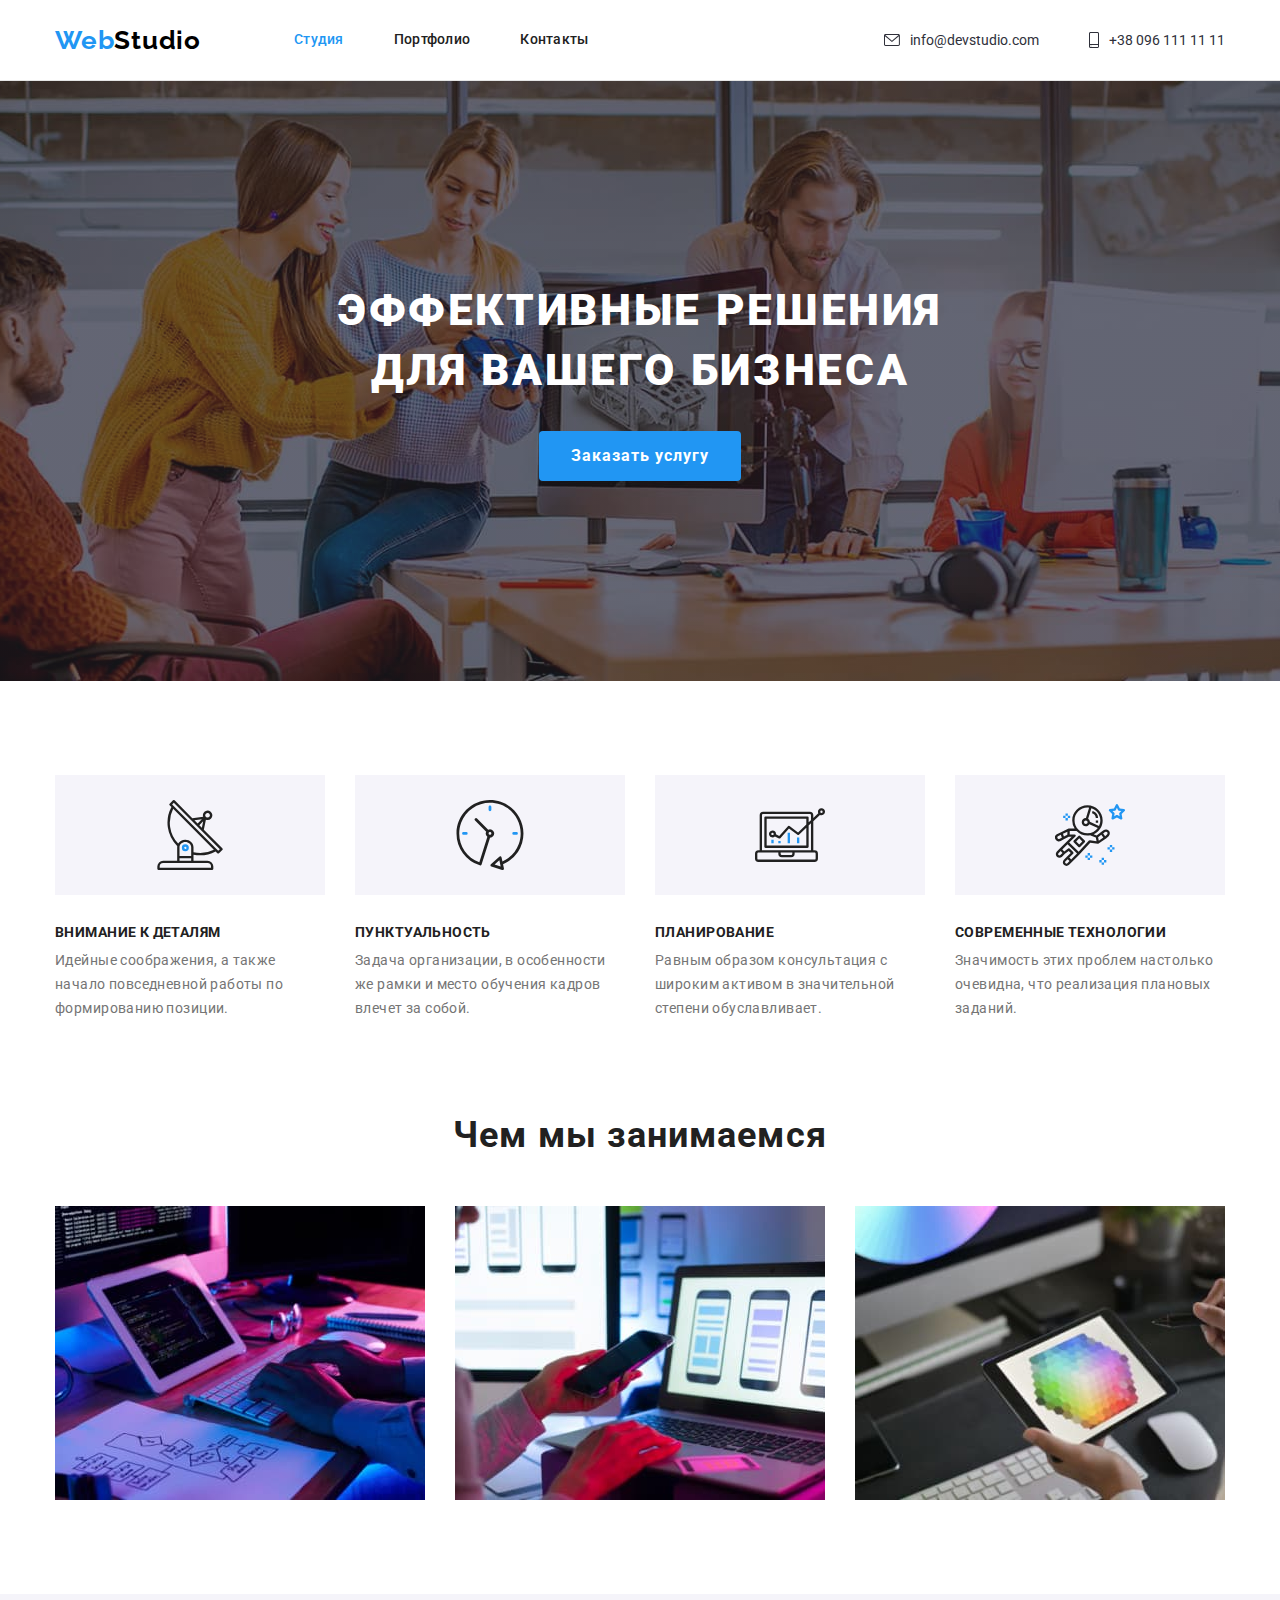
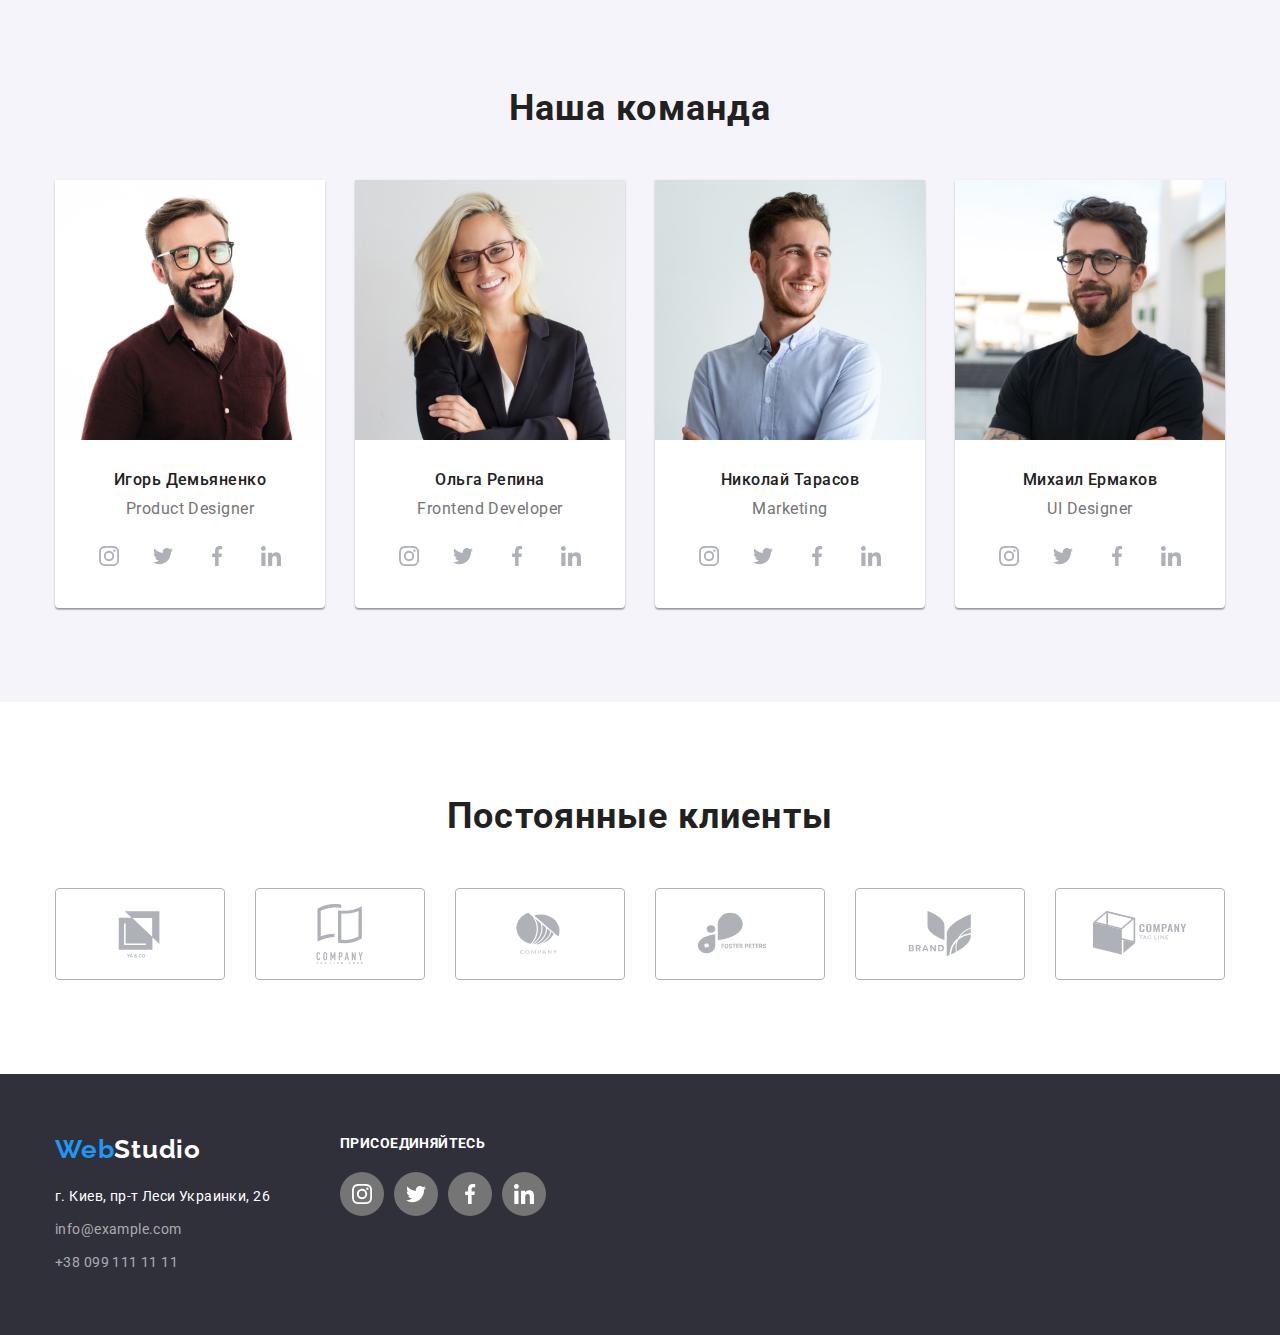
==== index.html @ 3a36c5cf "ДЗ - выполнено" ====
<!DOCTYPE html>
<html lang="ru">
  <head>
    <meta charset="UTF-8" />
    <meta http-equiv="X-UA-Compatible" content="IE=edge" />
    <meta name="viewport" content="width=device-width, initial-scale=1.0" />
    <title>Студия</title>
    <link rel="preconnect" href="https://fonts.gstatic.com" />
    <link
      href="https://fonts.googleapis.com/css2?family=Raleway:wght@700&family=Roboto:wght@400;500;700;900&display=swap"
      rel="stylesheet"
    />
    <link
      rel="stylesheet"
      href="https://cdnjs.cloudflare.com/ajax/libs/modern-normalize/1.1.0/modern-normalize.min.css"
    />
    <link rel="stylesheet" href="./css/styles.css" />
  </head>
  <body>
    <!-- чердачок -->

    <header class="page-header">
      <div class="container page-header__box">
        <nav class="navigation">
          <a href="./index.html" class="logo"><span class="logo__accent">Web</span>Studio</a>
          <ul class="navigation__list">
            <li class="navigation__item">
              <a href="./index.html" class="navigation__link navigation__link--current">Студия</a>
            </li>
            <li class="navigation__item">
              <a href="./portfolio.html" class="navigation__link">Портфолио</a>
            </li>
            <li class="navigation__item"><a href="" class="navigation__link">Контакты</a></li>
          </ul>
        </nav>
        <ul class="contacts-header">
          <li class="contacts-header__item">
            <a href="mailto:info@devstudio.com" class="contacts-header__link">
              <svg class="contacts-header__icon" width="16" height="12">
                <use href="./images/icons.svg#icon-envelope"></use>
              </svg>
              info@devstudio.com</a
            >
          </li>
          <li class="contacts-header__item">
            <a href="tel:+380961111111" class="contacts-header__link">
              <svg class="contacts-header__icon" width="10" height="16">
                <use href="./images/icons.svg#icon-smartphone"></use>
              </svg>
              +38 096 111 11 11</a
            >
          </li>
        </ul>
      </div>
    </header>

    <!-- основной контент -->

    <main>
      <!-- блок - герой -->

      <section class="hero hero--container">
        <div class="container">
          <h1 class="hero__heading">Эффективные решения для вашего бизнеса</h1>
          <button type="button" class="hero__button">Заказать услугу</button>
        </div>
      </section>

      <!-- чем мы лучше других -->

      <section class="section">
        <div class="container">
          <h2 class="visually-hidden">Наши преимущества</h2>
          <ul class="avantages__list">
            <li class="avantages__items">
              <div class="avantages__icon">
                <svg width="70" height="70">
                  <use href="./images/sprite.svg#icon-antenna"></use>
                </svg>
              </div>
              <h3 class="avantages__heading">Внимание к деталям</h3>
              <p class="avantages__text">
                Идейные соображения, а также начало повседневной работы по формированию позиции.
              </p>
            </li>
            <li class="avantages__items">
              <div class="avantages__icon">
                <svg width="70" height="70">
                  <use href="./images/sprite.svg#icon-clock"></use>
                </svg>
              </div>
              <h3 class="avantages__heading">Пунктуальность</h3>
              <p class="avantages__text">
                Задача организации, в особенности же рамки и место обучения кадров влечет за собой.
              </p>
            </li>
            <li class="avantages__items">
              <div class="avantages__icon">
                <svg width="70" height="70">
                  <use href="./images/sprite.svg#icon-diagram"></use>
                </svg>
              </div>
              <h3 class="avantages__heading">Планирование</h3>
              <p class="avantages__text">
                Равным образом консультация с широким активом в значительной степени обуславливает.
              </p>
            </li>
            <li class="avantages__items">
              <div class="avantages__icon">
                <svg width="70" height="70">
                  <use href="./images/sprite.svg#icon-astronaut"></use>
                </svg>
              </div>
              <h3 class="avantages__heading">Современные технологии</h3>
              <p class="avantages__text">
                Значимость этих проблем настолько очевидна, что реализация плановых заданий.
              </p>
            </li>
          </ul>
        </div>
      </section>

      <!-- направления нашей работы -->

      <section class="activities section">
        <div class="container">
          <h2 class="section__heading">Чем мы занимаемся</h2>
          <ul class="activities__list">
            <li class="activities__item">
              <img
                src="./images/work-1.jpg"
                alt="прорабатывание алгоритмов работы"
                width="370"
                height="294"
              />
            </li>
            <li class="activities__item">
              <img
                src="./images/work-2.jpg"
                alt="создание вариантов оформления"
                width="370"
                height="294"
              />
            </li>
            <li class="activities__item">
              <img src="./images/work-3.jpg" alt="подбор цветовой гаммы" width="370" height="294" />
            </li>
          </ul>
        </div>
      </section>

      <!-- наши сотрудники -->

      <section class="personal section">
        <div class="container">
          <h2 class="section__heading">Наша команда</h2>
          <ul class="personal__list">
            <li class="personal__item">
              <img
                src="./images/photo-1.jpg"
                alt="фотография Игоря Демьяненко"
                width="270"
                height="260"
              />
              <div class="personal__label">
                <h3 class="personal__name">Игорь Демьяненко</h3>
                <p class="personal__position">Product Designer</p>
                <ul class="networks">
                  <li class="networks__item">
                    <a href="" class="networks__link">
                      <svg class="networks__icon" width="20" height="20">
                        <use href="./images/icons.svg#icon-instagram"></use>
                      </svg>
                    </a>
                  </li>
                  <li class="networks__item">
                    <a href="" class="networks__link">
                      <svg class="networks__icon" width="20" height="20">
                        <use href="./images/icons.svg#icon-twitter"></use>
                      </svg>
                    </a>
                  </li>
                  <li class="networks__item">
                    <a href="" class="networks__link">
                      <svg class="networks__icon" width="20" height="20">
                        <use href="./images/icons.svg#icon-facebook"></use>
                      </svg>
                    </a>
                  </li>
                  <li class="networks__item">
                    <a href="" class="networks__link">
                      <svg class="networks__icon" width="20" height="20">
                        <use href="./images/icons.svg#icon-linkedin"></use>
                      </svg>
                    </a>
                  </li>
                </ul>
              </div>
            </li>
            <li class="personal__item">
              <img
                src="./images/photo-2.jpg"
                alt="фотография Ольги Репиной"
                width="270"
                height="260"
              />
              <div class="personal__label">
                <h3 class="personal__name">Ольга Репина</h3>
                <p class="personal__position">Frontend Developer</p>
                <ul class="networks">
                  <li class="networks__item">
                    <a href="" class="networks__link">
                      <svg class="networks__icon" width="20" height="20">
                        <use href="./images/icons.svg#icon-instagram"></use>
                      </svg>
                    </a>
                  </li>
                  <li class="networks__item">
                    <a href="" class="networks__link">
                      <svg class="networks__icon" width="20" height="20">
                        <use href="./images/icons.svg#icon-twitter"></use>
                      </svg>
                    </a>
                  </li>
                  <li class="networks__item">
                    <a href="" class="networks__link">
                      <svg class="networks__icon" width="20" height="20">
                        <use href="./images/icons.svg#icon-facebook"></use>
                      </svg>
                    </a>
                  </li>
                  <li class="networks__item">
                    <a href="" class="networks__link">
                      <svg class="networks__icon" width="20" height="20">
                        <use href="./images/icons.svg#icon-linkedin"></use>
                      </svg>
                    </a>
                  </li>
                </ul>
              </div>
            </li>
            <li class="personal__item">
              <img
                src="./images/photo-3.jpg"
                alt="фотография Николая Тарасова"
                width="270"
                height="260"
              />
              <div class="personal__label">
                <h3 class="personal__name">Николай Тарасов</h3>
                <p class="personal__position">Marketing</p>
                <ul class="networks">
                  <li class="networks__item">
                    <a href="" class="networks__link">
                      <svg class="networks__icon" width="20" height="20">
                        <use href="./images/icons.svg#icon-instagram"></use>
                      </svg>
                    </a>
                  </li>
                  <li class="networks__item">
                    <a href="" class="networks__link">
                      <svg class="networks__icon" width="20" height="20">
                        <use href="./images/icons.svg#icon-twitter"></use>
                      </svg>
                    </a>
                  </li>
                  <li class="networks__item">
                    <a href="" class="networks__link">
                      <svg class="networks__icon" width="20" height="20">
                        <use href="./images/icons.svg#icon-facebook"></use>
                      </svg>
                    </a>
                  </li>
                  <li class="networks__item">
                    <a href="" class="networks__link">
                      <svg class="networks__icon" width="20" height="20">
                        <use href="./images/icons.svg#icon-linkedin"></use>
                      </svg>
                    </a>
                  </li>
                </ul>
              </div>
            </li>
            <li class="personal__item">
              <img
                src="./images/photo-4.jpg"
                alt="фотография Михаила Ермакова"
                width="270"
                height="260"
              />
              <div class="personal__label">
                <h3 class="personal__name">Михаил Ермаков</h3>
                <p class="personal__position">UI Designer</p>
                <ul class="networks">
                  <li class="networks__item">
                    <a href="" class="networks__link">
                      <svg class="networks__icon" width="20" height="20">
                        <use href="./images/icons.svg#icon-instagram"></use>
                      </svg>
                    </a>
                  </li>
                  <li class="networks__item">
                    <a href="" class="networks__link">
                      <svg class="networks__icon" width="20" height="20">
                        <use href="./images/icons.svg#icon-twitter"></use>
                      </svg>
                    </a>
                  </li>
                  <li class="networks__item">
                    <a href="" class="networks__link">
                      <svg class="networks__icon" width="20" height="20">
                        <use href="./images/icons.svg#icon-facebook"></use>
                      </svg>
                    </a>
                  </li>
                  <li class="networks__item">
                    <a href="" class="networks__link">
                      <svg class="networks__icon" width="20" height="20">
                        <use href="./images/icons.svg#icon-linkedin"></use>
                      </svg>
                    </a>
                  </li>
                </ul>
              </div>
            </li>
          </ul>
        </div>
      </section>

      <!-- постоянные клиенты -->

      <section class="section">
        <div class="container">
          <h2 class="section__heading">Постоянные клиенты</h2>
          <ul class="clients__list">
            <li class="clients__item">
              <a href="" class="client__link">
                <svg class="client__icon" width="106" height="60">
                  <use href="./images/sprite.svg#icon-client-01"></use>
                </svg>
              </a>
            </li>
            <li class="clients__item">
              <a href="" class="client__link">
                <svg class="client__icon" width="106" height="60">
                  <use href="./images/icons.svg#icon-client-02"></use>
                </svg>
              </a>
            </li>
            <li class="clients__item">
              <a href="" class="client__link">
                <svg class="client__icon" width="106" height="60">
                  <use href="./images/icons.svg#icon-client-03"></use>
                </svg>
              </a>
            </li>
            <li class="clients__item">
              <a href="" class="client__link">
                <svg class="client__icon" width="106" height="60">
                  <use href="./images/icons.svg#icon-client-04"></use>
                </svg>
              </a>
            </li>
            <li class="clients__item">
              <a href="" class="client__link">
                <svg class="client__icon" width="106" height="60">
                  <use href="./images/icons.svg#icon-client-05"></use>
                </svg>
              </a>
            </li>
            <li class="clients__item">
              <a href="" class="client__link">
                <svg class="client__icon" width="106" height="60">
                  <use href="./images/icons.svg#icon-client-06"></use>
                </svg>
              </a>
            </li>
          </ul>
        </div>
      </section>
    </main>

    <!-- погребок -->

    <footer class="footer">
      <div class="container footer__box">
        <div class="footer__address">
          <a href="./index.html" class="logo logo--footer"
            ><span class="logo__accent">Web</span>Studio</a
          >
          <address class="address">
            <ul class="address__list">
              <li class="address__item address__item--line-color">
                г. Киев, пр-т Леси Украинки, 26
              </li>
              <li class="address__item">
                <a href="mailto:info@example.com" class="address__link">info@example.com</a>
              </li>
              <li class="address__item">
                <a href="tel:+380991111111" class="address__link">+38 099 111 11 11</a>
              </li>
            </ul>
          </address>
        </div>

        <div>
          <b class="networks-footer">Присоединяйтесь</b>
          <ul class="networks-footer__list">
            <li class="networks-footer__item">
              <a href="" class="networks-footer__link">
                <svg class="networks-footer__icon" width="20" height="20">
                  <use href="./images/icons.svg#icon-instagram"></use>
                </svg>
              </a>
            </li>
            <li class="networks-footer__item">
              <a href="" class="networks-footer__link">
                <svg class="networks-footer__icon" width="20" height="20">
                  <use href="./images/icons.svg#icon-twitter"></use>
                </svg>
              </a>
            </li>
            <li class="networks-footer__item">
              <a href="" class="networks-footer__link">
                <svg class="networks-footer__icon" width="20" height="20">
                  <use href="./images/icons.svg#icon-facebook"></use>
                </svg>
              </a>
            </li>
            <li class="networks-footer__item">
              <a href="" class="networks-footer__link">
                <svg class="networks-footer__icon" width="20" height="20">
                  <use href="./images/icons.svg#icon-linkedin"></use>
                </svg>
              </a>
            </li>
          </ul>
        </div>
      </div>
    </footer>
  </body>
</html>
---- css/styles.css ----
:root {
  --main-text-color: #212121;
  --alternate-text-color: #757575;
  --accent-color: #2196f3;
  --primary-white-color: #ffffff;
  --hero-footer-color: #2f303a;
  --header-bottom-line: #e5e5e5;
  --personal-bg-color: #f5f4fa;
  --client-main-color: #afb1b8;
  --logo-header-color: #000000;
  --logo-footer-color: #ffffff;
  --footer-links-text-color: rgba(255, 255, 255, 0.6);
  --portfolio-item-border: #eeeeee;
}

body {
  font-family: 'Roboto', 'Raleway', sans-serif;
  background-color: var(--primary-white-color);
  color: var(--main-text-color);
}

a {
  text-decoration: none;
}

button {
  cursor: pointer;
}

h1,
h2,
h3,
h4,
h5,
h6 {
  margin-top: 0;
  margin-bottom: 0;
}

img {
  width: 100%;
  height: auto;
  display: block;
}

p {
  margin-top: 0;
  margin-bottom: 0;
}

ul {
  margin-top: 0;
  margin-bottom: 0;
  list-style-type: none;
  padding-inline-start: 0;
}

.container {
  margin-left: auto;
  margin-right: auto;
  padding-left: 15px;
  padding-right: 15px;
  width: 1200px;
}

.section {
  padding-top: 94px;
  padding-bottom: 94px;
}

.visually-hidden {
  position: absolute;
  width: 1px;
  height: 1px;
  margin: -1px;
  border: 0;
  padding: 0;
  white-space: nowrap;
  clip-path: inset(100%);
  clip: rect(0 0 0 0);
  overflow: hidden;
}

.section__heading {
  font-weight: bold;
  font-size: 36px;
  line-height: 1.16;
  text-align: center;
  letter-spacing: 0.03em;
  margin-bottom: 50px;
}

/* чердачок */

.page-header {
  background: var(--primary-white-color);
  border-bottom: 1px solid var(--header-bottom-line);
}

.page-header__box {
  display: flex;
  align-items: center;
}

.navigation {
  display: flex;
  align-items: center;
}

.logo {
  font-family: 'Raleway', sans-serif;
  font-weight: bold;
  font-size: 26px;
  line-height: 1.19;
  letter-spacing: 0.03em;
  color: var(--logo-header-color);
}

.logo__accent {
  color: var(--accent-color);
}

.logo--footer {
  color: var(--logo-footer-color);
}

/* навигация */

.navigation__list {
  display: flex;
  margin-left: 93px;
  font-weight: 500;
  font-size: 14px;
  line-height: 1.14;
  letter-spacing: 0.02em;
}

.navigation__item + .navigation__item {
  margin-left: 50px;
}

.navigation__link {
  display: block;
  padding-top: 32px;
  padding-bottom: 32px;

  color: var(--main-text-color);
}

.navigation__link:hover,
.navigation__link:focus {
  color: var(--accent-color);
}

.navigation__link--current {
  color: var(--accent-color);
}

/* контакты */

.contacts-header {
  display: flex;
  margin-left: auto;
}

.contacts-header__item + .contacts-header__item {
  margin-left: 50px;
}

.contacts-header__link {
  display: flex;
  align-items: center;
  justify-content: center;
  padding-top: 30px;
  padding-bottom: 30px;

  font-size: 14px;
  color: var(--hero-footer-color);
}

.contacts-header__link:hover,
.contacts-header__link:focus {
  color: var(--accent-color);
}

.contacts-header__icon {
  margin-right: 10px;
  fill: currentColor;
}

/* герой */

.hero {
  background-color: var(--hero-footer-color);
  padding-top: 200px;
  padding-bottom: 200px;
}

.hero--container {
  max-width: 1600px;
  height: 600px;
  margin-left: auto;
  margin-right: auto;
  background-image: linear-gradient(to right, rgba(47, 48, 58, 0.4), rgba(47, 48, 58, 0.4)),
    url('../images/hero-baner.jpg');
  background-repeat: no-repeat;
  background-position: center;
  background-size: cover;
}

.hero__heading {
  width: 696px;
  height: 120px;
  font-weight: 900;
  font-size: 44px;
  line-height: 1.36;
  text-align: center;
  letter-spacing: 0.06em;
  text-transform: uppercase;
  color: var(--primary-white-color);
  margin-left: auto;
  margin-right: auto;
  margin-bottom: 30px;
}

.hero__button {
  font-weight: bold;
  font-size: 16px;
  line-height: 1.87;
  display: flex;
  text-align: center;
  letter-spacing: 0.06em;
  background-color: var(--accent-color);
  color: var(--primary-white-color);
  min-width: 200px;
  height: 50px;
  border: transparent;
  border-radius: 4px;
  margin-left: auto;
  margin-right: auto;
  padding: 10px 32px;
}

.hero__button:hover,
.hero__button:focus {
  background-color: var(--primary-white-color);
  color: var(--accent-color);
}

/* чем мы лючше других */

.avantages__list {
  display: flex;
}

.avantages__items {
  width: 270px;
}

.avantages__items:not(:last-of-type) {
  margin-right: 30px;
}

.avantages__icon {
  display: flex;
  width: 270px;
  height: 120px;
  background-color: var(--personal-bg-color);
  align-items: center;
  justify-content: center;
  margin-bottom: 30px;
}

.avantages__heading {
  font-weight: bold;
  font-size: 14px;
  line-height: 1.14;
  letter-spacing: 0.03em;
  text-transform: uppercase;
  margin-bottom: 8px;
}

.avantages__text {
  font-size: 14px;
  line-height: 1.71;
  letter-spacing: 0.03em;
  color: var(--alternate-text-color);
}

/* направления нашей работы */

.activities {
  padding-top: 0;
}

.activities__list {
  display: flex;
}

.activities__item + .activities__item {
  margin-left: 30px;
}

/* наши сотрудники */

.personal {
  background-color: var(--personal-bg-color);
}

.personal__list {
  line-height: 1.19;
  text-align: center;
  letter-spacing: 0.03em;
  display: flex;
}

.personal__item {
  background-color: var(--primary-white-color);
  box-shadow: 0px 1px 3px rgba(0, 0, 0, 0.12), 0px 1px 1px rgba(0, 0, 0, 0.14),
    0px 2px 1px rgba(0, 0, 0, 0.2);
  border-radius: 0px 0px 4px 4px;
}

.personal__item + .personal__item {
  margin-left: 30px;
}

.personal__label {
  padding-top: 30px;
  padding-bottom: 30px;
}

.personal__name {
  font-size: 16px;
  font-style: normal;
  font-weight: 500;
  margin-bottom: 10px;
}

.personal__position {
  font-size: 16px;
  color: var(--alternate-text-color);
}

/* ссылки на соцсети */

.networks {
  display: flex;
  justify-content: center;
  margin-top: 16px;
}

.networks__link {
  display: flex;
  width: 44px;
  height: 44px;
  background-color: var(--primary-white-color);
  color: var(--client-main-color);
  border-radius: 50%;
  align-items: center;
  justify-content: center;
}

.networks__link:hover,
.networks__link:focus {
  background-color: var(--accent-color);
  color: var(--primary-white-color);
}

.networks__icon {
  fill: currentColor;
}

.networks__item:not(:last-of-type) {
  margin-right: 10px;
}

/* постоянные клиенты */

.clients__list {
  display: flex;
}

.clients__item:not(:last-of-type) {
  margin-right: 30px;
}

.client__link {
  display: flex;
  width: 170px;
  height: 92px;
  background-color: var(--primary-white-color);
  color: var(--client-main-color);
  border: 1px solid;
  border-radius: 4px;
  align-items: center;
  justify-content: center;
}

.client__link:hover,
.client__link:focus {
  color: var(--accent-color);
}

.client__icon {
  fill: currentColor;
}

/* погребок */

.footer {
  padding-top: 60px;
  padding-bottom: 60px;
  background-color: var(--hero-footer-color);
}

.footer__box {
  display: flex;
}

.footer__address {
  margin-right: 70px;
}

.address {
  margin-top: 20px;
}

.address__list {
  font-style: normal;
  font-size: 14px;
  line-height: 1.71;
  letter-spacing: 0.03em;
}

.address__item:not(:last-of-type) {
  margin-bottom: 9px;
}

.address__item--line-color {
  color: var(--primary-white-color);
}

.address__link {
  color: var(--footer-links-text-color);
}

.address__link:hover,
.address__link:focus {
  color: var(--accent-color);
}

/* соцсети в подвале */

.networks-footer {
  font-style: normal;
  font-weight: bold;
  font-size: 14px;
  line-height: 1.14;
  letter-spacing: 0.03em;
  text-transform: uppercase;

  color: var(--logo-footer-color);
}

.networks-footer__list {
  display: flex;
  margin-top: 20px;
}

.networks-footer__link {
  display: flex;
  width: 44px;
  height: 44px;
  background-color: var(--alternate-text-color);
  color: var(--primary-white-color);
  border-radius: 50%;
  align-items: center;
  justify-content: center;
}

.networks-footer__link:hover,
.networks-footer__link:focus {
  background-color: var(--accent-color);
}

.networks-footer__icon {
  fill: currentColor;
}

.networks-footer__item:not(:last-of-type) {
  margin-right: 10px;
}

/* --- страница "Портфолио" --- */

.filter__list {
  display: flex;
  justify-content: center;
  margin-bottom: 50px;
}

.filter__item + .filter__item {
  margin-left: 8px;
}

.filter__button {
  min-width: 73px;
  height: 38px;
  border-radius: 4px;
  padding: 6px 22px;
  font-family: inherit;
  border: 0 transparent;
  font-weight: 500;
  font-size: 16px;
  line-height: 1.62;
  text-align: center;
  letter-spacing: 0.03em;
  background-color: F5F4FA;
  color: var(--main-text-color);
}

.filter__button:hover,
.filter__button:focus {
  background-color: var(--accent-color);
  color: var(--primary-white-color);
}

.portfolio__list {
  display: flex;
  flex-wrap: wrap;
  margin: -15px;
}

.portfolio__item {
  margin: 15px;

  /* margin-right: 30px;
  margin-bottom: 30px; */
}

/* .portfolio__item:nth-child(3n) {
  margin-right: 0;
}

.portfolio__item:nth-last-child(-n + 3) {
  margin-bottom: 0;
} */

.portfolio__item:hover,
.portfolio__item:focus {
  box-shadow: 0px 1px 1px rgba(0, 0, 0, 0.12), 0px 4px 4px rgba(0, 0, 0, 0.06),
    1px 4px 6px rgba(0, 0, 0, 0.16);
  opacity: 1;
}

.portfolio__link {
  display: block;
}

.portfolio__label {
  padding: 20px 25px;
  border: 1px solid var(--portfolio-item-border);
  border-top: none;
}

.portfolio__name {
  font-weight: bold;
  font-size: 18px;
  line-height: 2;
  letter-spacing: 0.06em;
  color: var(--main-text-color);
}

.portfolio__description {
  margin-top: 4px;
  font-size: 16px;
  line-height: 1.87;
  letter-spacing: 0.03em;
  color: var(--alternate-text-color);
}
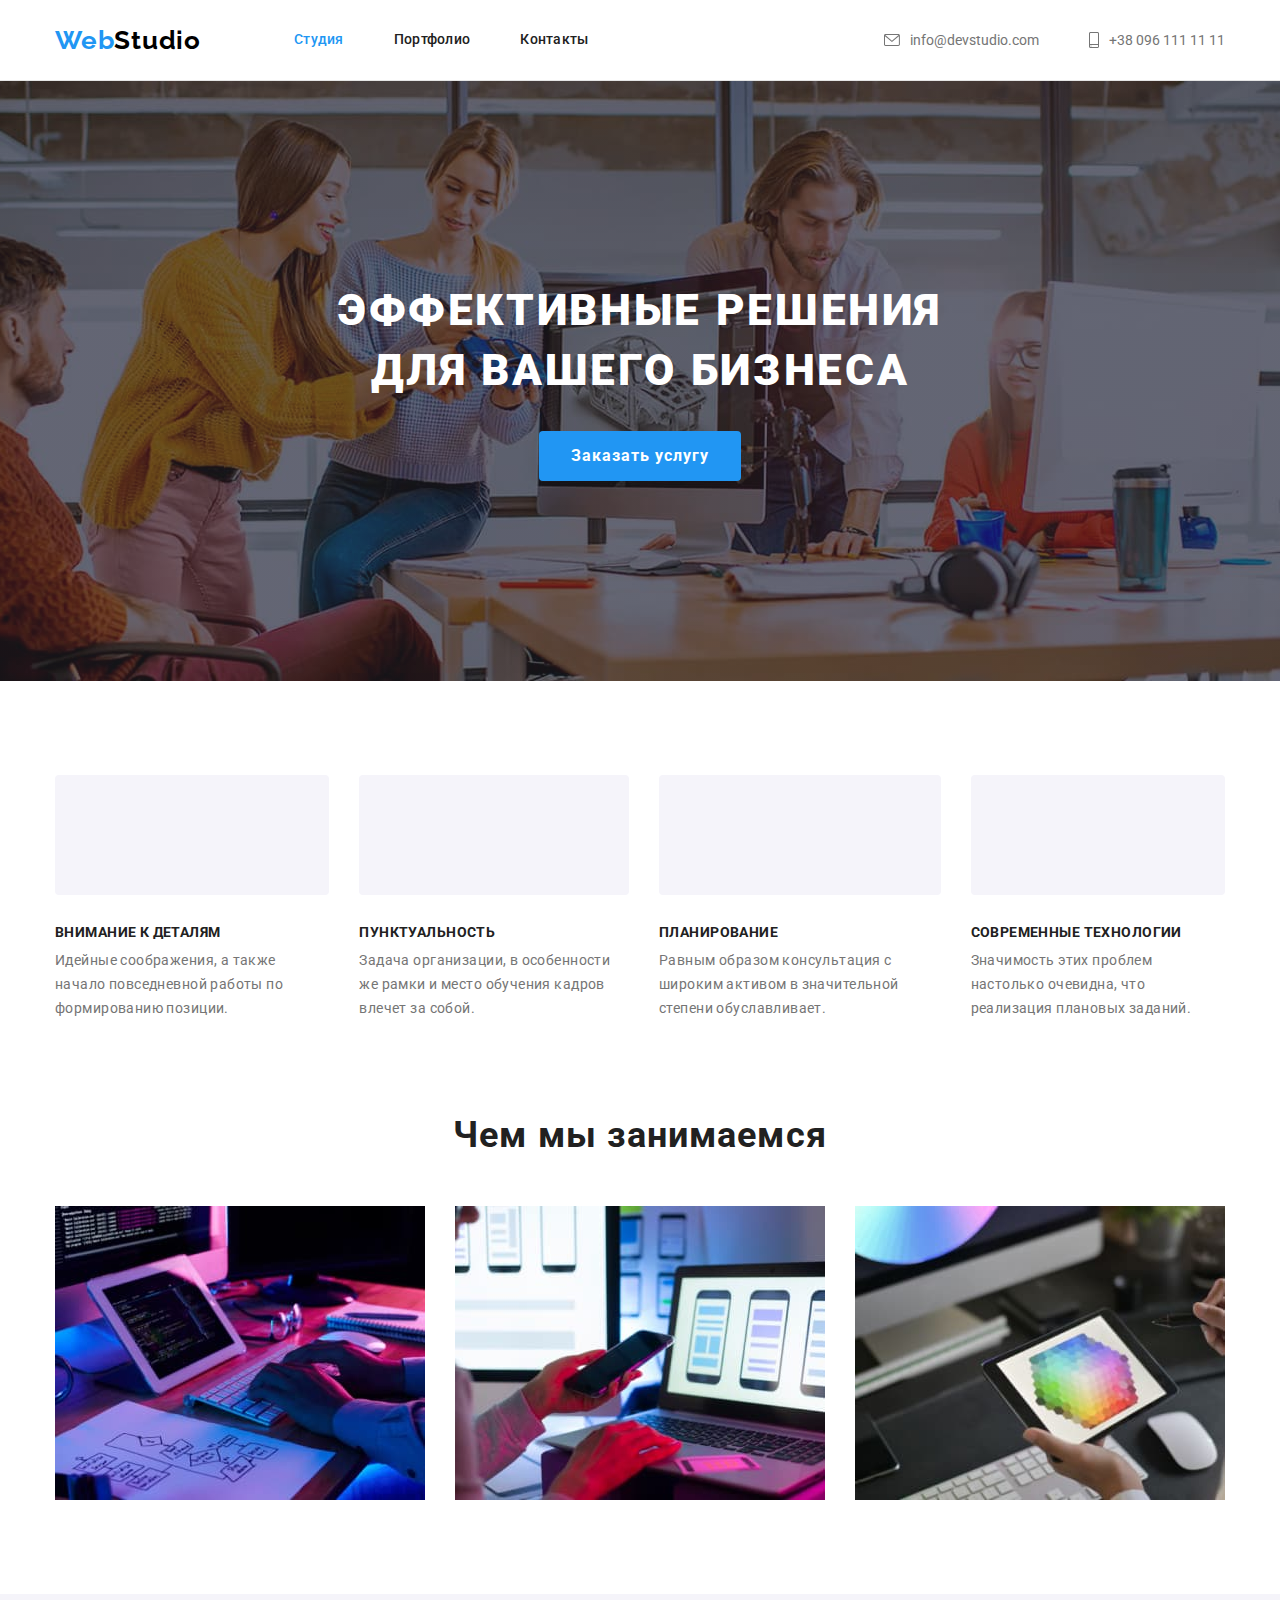
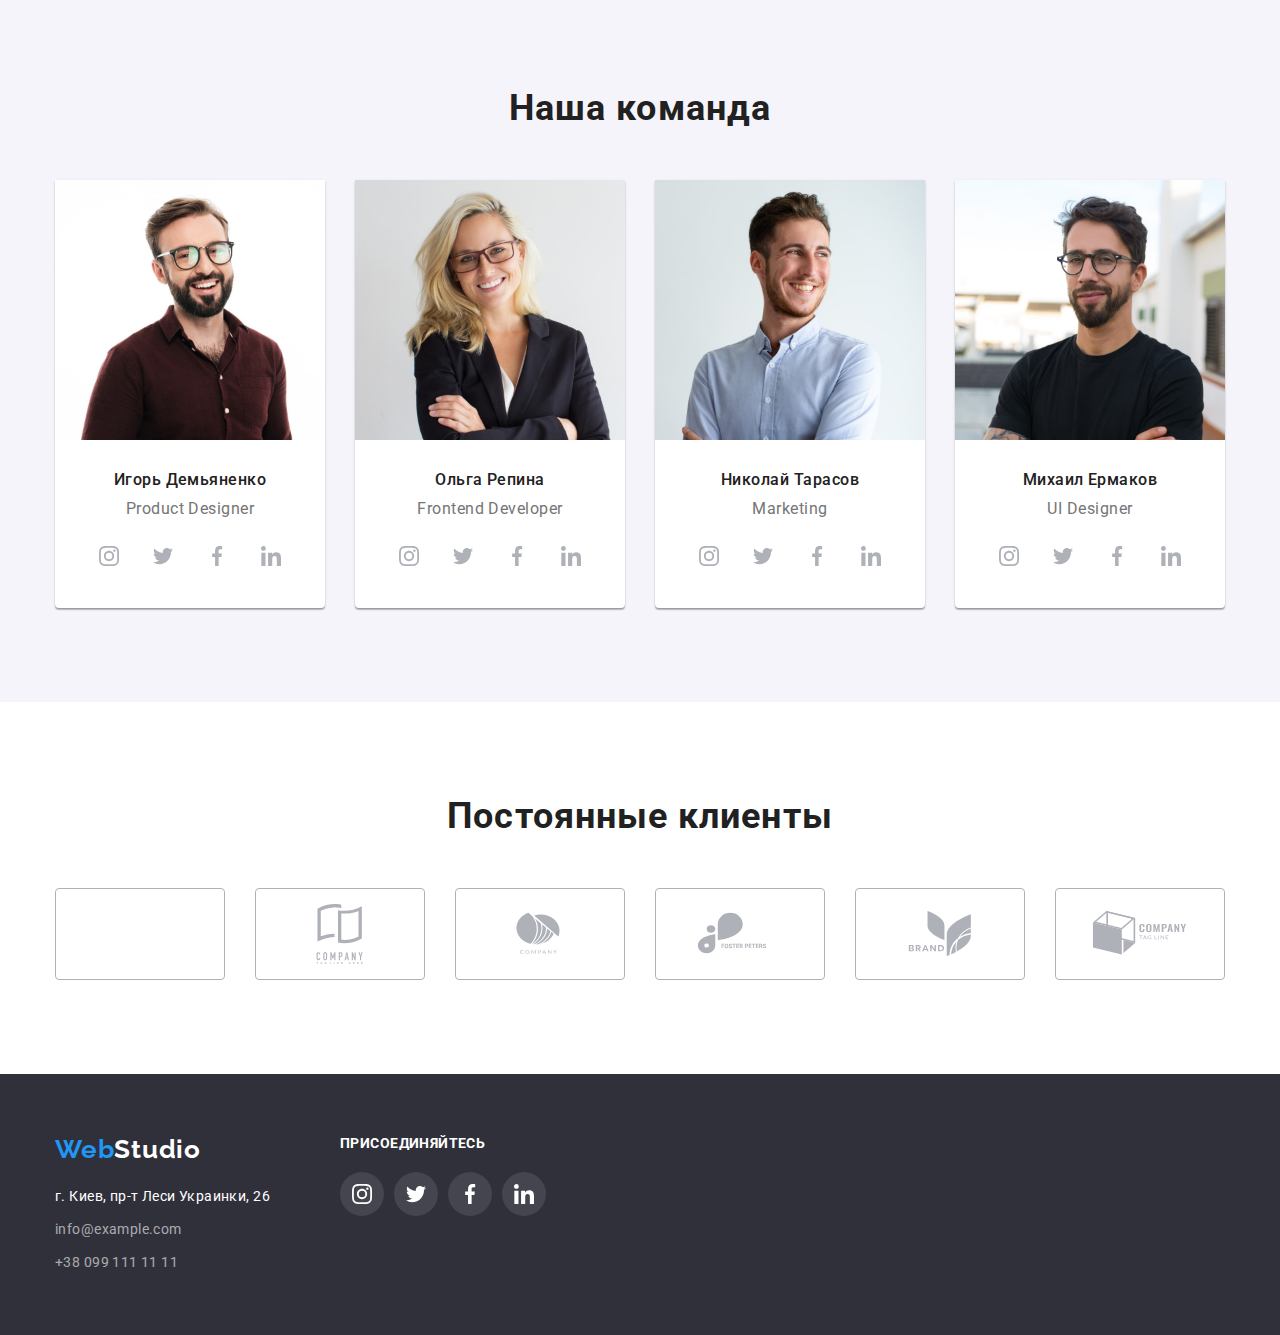
==== commit 1d9748d6: "Внесены исправления по ДЗ" ====
--- a/index.html
+++ b/index.html
@@ -59,7 +59,7 @@
     <main>
       <!-- блок - герой -->
 
-      <section class="hero hero--container">
+      <section class="hero">
         <div class="container">
           <h1 class="hero__heading">Эффективные решения для вашего бизнеса</h1>
           <button type="button" class="hero__button">Заказать услугу</button>
--- a/css/styles.css
+++ b/css/styles.css
@@ -10,6 +10,7 @@
   --logo-header-color: #000000;
   --logo-footer-color: #ffffff;
   --footer-links-text-color: rgba(255, 255, 255, 0.6);
+  --footer-network-bgc: rgba(255, 255, 255, 0.1);
   --portfolio-item-border: #eeeeee;
 }
 
@@ -175,7 +176,7 @@
   padding-bottom: 30px;
 
   font-size: 14px;
-  color: var(--hero-footer-color);
+  color: var(--alternate-text-color);
 }
 
 .contacts-header__link:hover,
@@ -194,9 +195,7 @@
   background-color: var(--hero-footer-color);
   padding-top: 200px;
   padding-bottom: 200px;
-}
-
-.hero--container {
+
   max-width: 1600px;
   height: 600px;
   margin-left: auto;
@@ -253,22 +252,19 @@
   display: flex;
 }
 
-.avantages__items {
-  width: 270px;
-}
-
 .avantages__items:not(:last-of-type) {
   margin-right: 30px;
 }
 
 .avantages__icon {
   display: flex;
-  width: 270px;
-  height: 120px;
+  /* width: 270px; */
+  padding: 25px 0;
   background-color: var(--personal-bg-color);
   align-items: center;
   justify-content: center;
   margin-bottom: 30px;
+  border-radius: 4px;
 }
 
 .avantages__heading {
@@ -352,8 +348,7 @@
 
 .networks__link {
   display: flex;
-  width: 44px;
-  height: 44px;
+  padding: 12px;
   background-color: var(--primary-white-color);
   color: var(--client-main-color);
   border-radius: 50%;
@@ -387,8 +382,7 @@
 
 .client__link {
   display: flex;
-  width: 170px;
-  height: 92px;
+  padding: 15px 31px;
   background-color: var(--primary-white-color);
   color: var(--client-main-color);
   border: 1px solid;
@@ -470,9 +464,8 @@
 
 .networks-footer__link {
   display: flex;
-  width: 44px;
-  height: 44px;
-  background-color: var(--alternate-text-color);
+  padding: 12px;
+  background-color: var(--footer-network-bgc);
   color: var(--primary-white-color);
   border-radius: 50%;
   align-items: center;
@@ -524,6 +517,8 @@
 .filter__button:focus {
   background-color: var(--accent-color);
   color: var(--primary-white-color);
+  box-shadow: 0px 3px 1px rgba(0, 0, 0, 0.1), 0px 1px 2px rgba(0, 0, 0, 0.08),
+    0px 2px 2px rgba(0, 0, 0, 0.12);
 }
 
 .portfolio__list {
@@ -547,15 +542,15 @@
   margin-bottom: 0;
 } */
 
-.portfolio__item:hover,
-.portfolio__item:focus {
+.portfolio__link {
+  display: block;
+}
+
+.portfolio__link:hover,
+.portfolio__link:focus {
   box-shadow: 0px 1px 1px rgba(0, 0, 0, 0.12), 0px 4px 4px rgba(0, 0, 0, 0.06),
     1px 4px 6px rgba(0, 0, 0, 0.16);
   opacity: 1;
-}
-
-.portfolio__link {
-  display: block;
 }
 
 .portfolio__label {
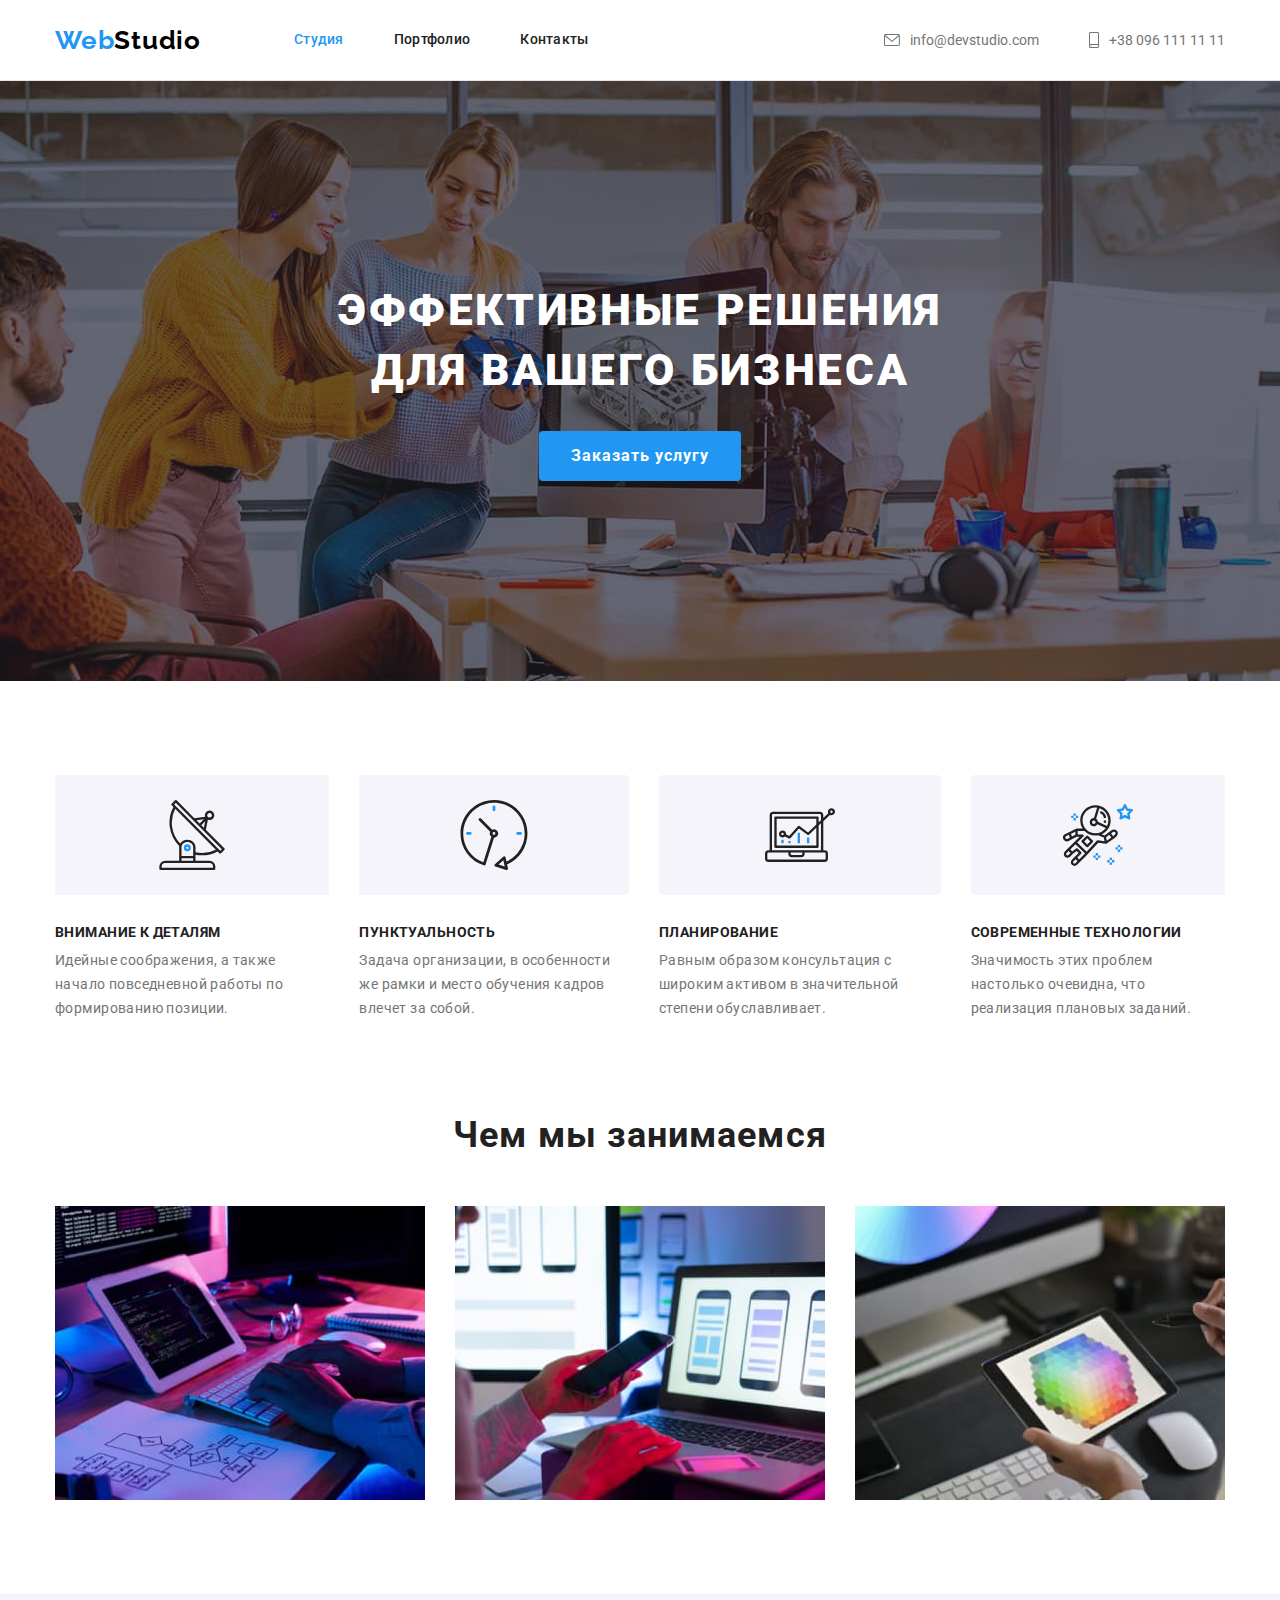
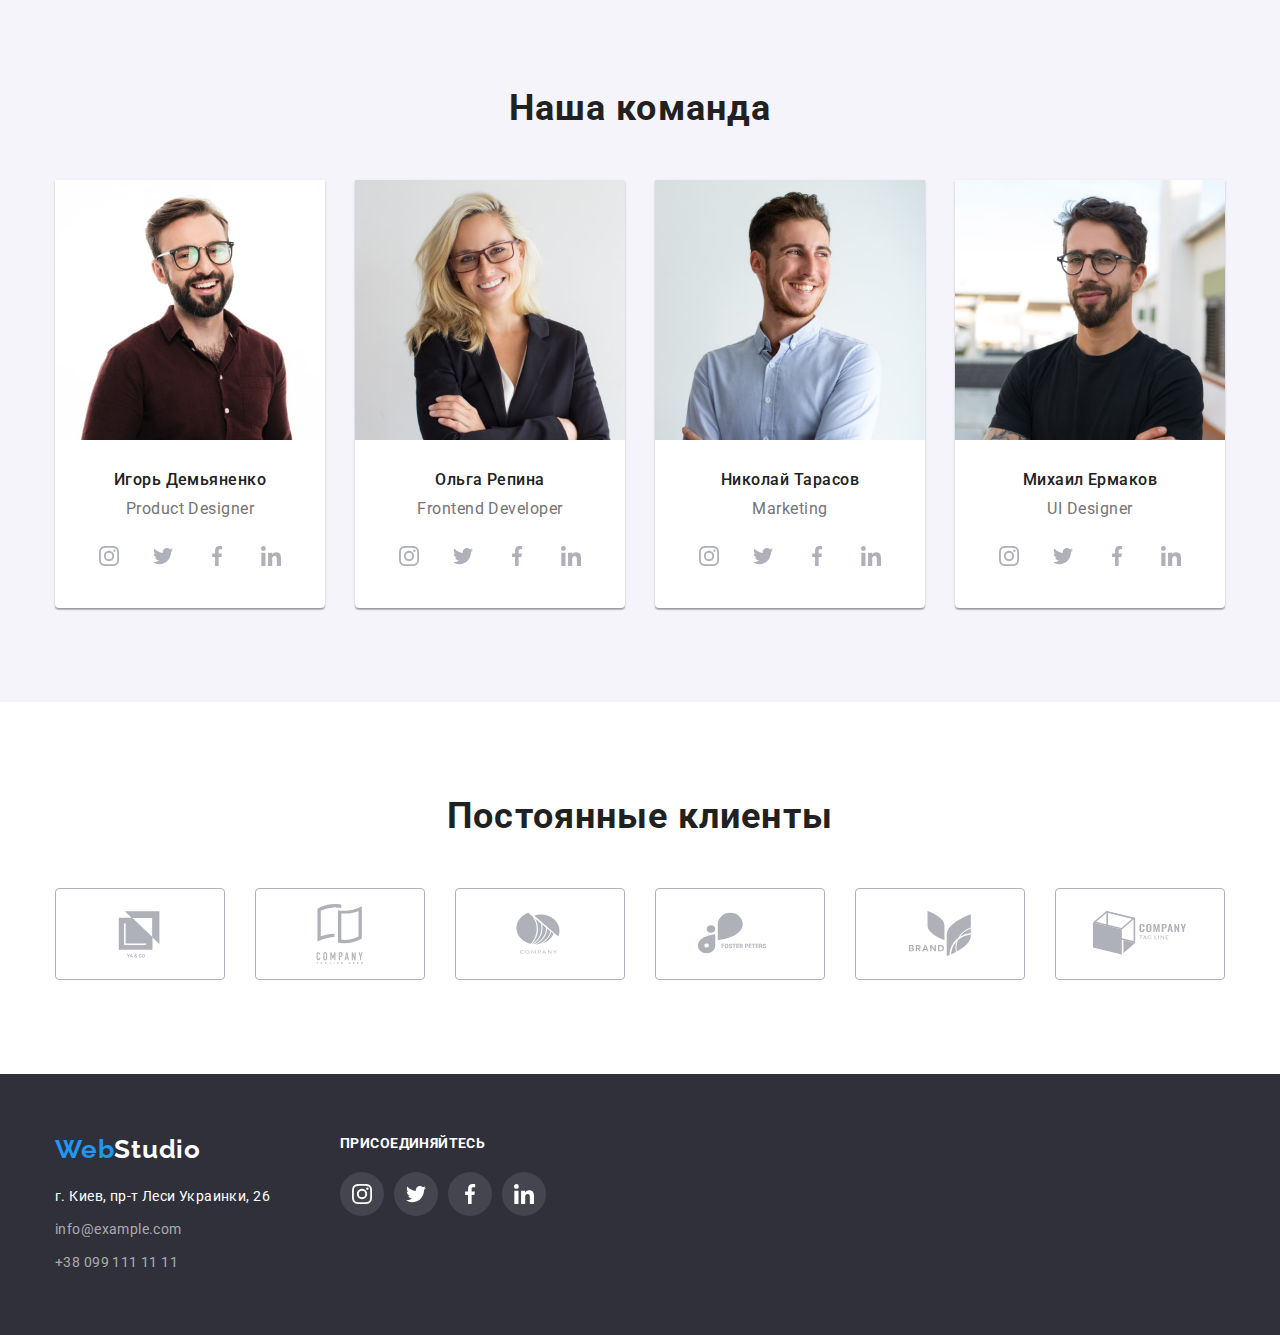
==== commit 6da40605: "Исправлены пути к некоторым иконкам" ====
--- a/index.html
+++ b/index.html
@@ -75,7 +75,7 @@
             <li class="avantages__items">
               <div class="avantages__icon">
                 <svg width="70" height="70">
-                  <use href="./images/sprite.svg#icon-antenna"></use>
+                  <use href="./images/icons.svg#icon-antenna"></use>
                 </svg>
               </div>
               <h3 class="avantages__heading">Внимание к деталям</h3>
@@ -86,7 +86,7 @@
             <li class="avantages__items">
               <div class="avantages__icon">
                 <svg width="70" height="70">
-                  <use href="./images/sprite.svg#icon-clock"></use>
+                  <use href="./images/icons.svg#icon-clock"></use>
                 </svg>
               </div>
               <h3 class="avantages__heading">Пунктуальность</h3>
@@ -97,7 +97,7 @@
             <li class="avantages__items">
               <div class="avantages__icon">
                 <svg width="70" height="70">
-                  <use href="./images/sprite.svg#icon-diagram"></use>
+                  <use href="./images/icons.svg#icon-diagram"></use>
                 </svg>
               </div>
               <h3 class="avantages__heading">Планирование</h3>
@@ -108,7 +108,7 @@
             <li class="avantages__items">
               <div class="avantages__icon">
                 <svg width="70" height="70">
-                  <use href="./images/sprite.svg#icon-astronaut"></use>
+                  <use href="./images/icons.svg#icon-astronaut"></use>
                 </svg>
               </div>
               <h3 class="avantages__heading">Современные технологии</h3>
@@ -336,7 +336,7 @@
             <li class="clients__item">
               <a href="" class="client__link">
                 <svg class="client__icon" width="106" height="60">
-                  <use href="./images/sprite.svg#icon-client-01"></use>
+                  <use href="./images/icons.svg#icon-client-01"></use>
                 </svg>
               </a>
             </li>
